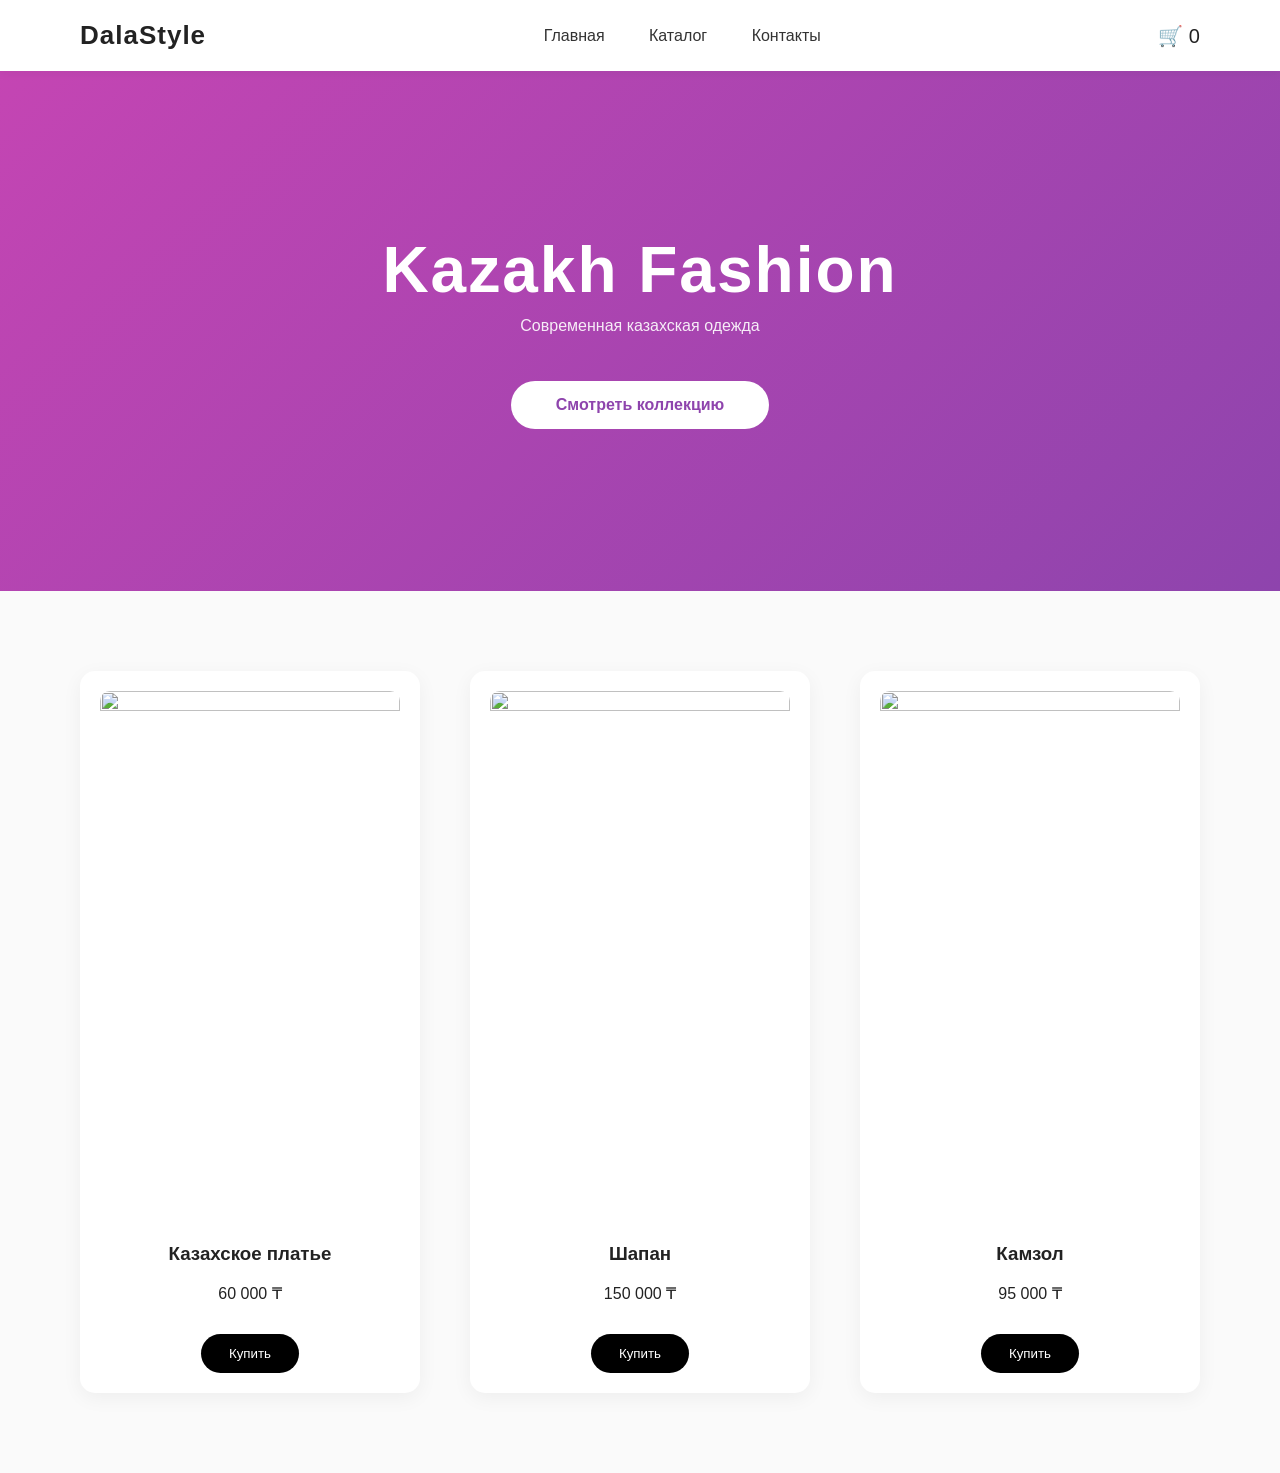
==== index.html @ f9aa27f3 "Add files via upload" ====
<!DOCTYPE html>
<html lang="ru">
<head>

<meta charset="UTF-8">
<title>DalaStyle</title>

<link rel="stylesheet" href="style.css">

</head>

<body>

<header>

<div class="logo">DalaStyle</div>

<nav>
<a href="index.html">Главная</a>
<a href="catalog.html">Каталог</a>
<a href="#">Контакты</a>
</nav>

<div class="cart">
🛒 <span id="cart-count">0</span>
</div>

</header>

<section class="hero">

<h1>Kazakh Fashion</h1>
<p>Современная казахская одежда</p>

<a href="catalog.html" class="hero-btn">Смотреть коллекцию</a>

</section>

<section class="products">

<div class="product">

<img src="images/kazakh1.jpg">

<h3>Казахское платье</h3>

<p>60 000 ₸</p>

<button onclick="addToCart()">Купить</button>

</div>

<div class="product">

<img src="images/kazakh2.jpeg">

<h3>Шапан</h3>

<p>150 000 ₸</p>

<button onclick="addToCart()">Купить</button>

</div>

<div class="product">

<img src="images/kazakh3.jpeg">

<h3>Камзол</h3>

<p>95 000 ₸</p>

<button onclick="addToCart()">Купить</button>

</div>

</section>

<script src="script.js"></script>

</body>
</html>
---- style.css ----
body{
margin:0;
font-family:'Segoe UI', Arial, sans-serif;
background:#fafafa;
color:#222;
}

/* HEADER */

header{
display:flex;
justify-content:space-between;
align-items:center;
padding:20px 80px;
background:white;
box-shadow:0 2px 10px rgba(0,0,0,0.05);
position:sticky;
top:0;
z-index:100;
}

.logo{
font-size:26px;
font-weight:700;
letter-spacing:1px;
}

nav a{
margin:0 20px;
text-decoration:none;
color:#333;
font-weight:500;
transition:0.3s;
}

nav a:hover{
color:#c445b3;
}

.cart{
font-size:20px;
cursor:pointer;
}

/* HERO */

.hero{
height:520px;
background:linear-gradient(135deg,#c445b3,#8e44ad);
color:white;
display:flex;
flex-direction:column;
align-items:center;
justify-content:center;
text-align:center;
}

.hero h1{
font-size:64px;
margin:0;
letter-spacing:2px;
}

.hero p{
margin-top:10px;
opacity:0.9;
}

.hero button{
margin-top:30px;
padding:15px 45px;
background:white;
color:#8e44ad;
border:none;
border-radius:30px;
font-weight:bold;
font-size:16px;
cursor:pointer;
transition:0.3s;
}

.hero button:hover{
transform:scale(1.05);
box-shadow:0 10px 25px rgba(0,0,0,0.2);
}

/* PRODUCTS */

.products{
padding:80px;
display:grid;
grid-template-columns:repeat(auto-fit,minmax(260px,1fr));
gap:50px;
}

/* PRODUCT CARD */

.product{
text-align:center;
background:white;
padding:20px;
border-radius:15px;
box-shadow:0 5px 20px rgba(0,0,0,0.05);
transition:0.3s;
}

.product:hover{
transform:translateY(-10px);
box-shadow:0 15px 35px rgba(0,0,0,0.1);
}

.product img{
width:100%;
aspect-ratio:9/16;
object-fit:cover;
border-radius:10px;
}

/* BUTTON */

button{
padding:12px 28px;
border:none;
background:#000;
color:white;
cursor:pointer;
margin-top:15px;
border-radius:25px;
font-weight:500;
transition:0.3s;
}

button:hover{
background:#c445b3;
}

/* CATALOG SMALL ITEMS */

.catalog-products{
text-align:center;
padding:60px;
}

.catalog-products a.product{
display:inline-block;
width:160px;
text-align:center;
margin:25px;
vertical-align:top;
background:white;
padding:10px;
border-radius:12px;
box-shadow:0 4px 15px rgba(0,0,0,0.05);
transition:0.3s;
}

.catalog-products a.product:hover{
transform:scale(1.05);
}

.catalog-products a.product img{
width:100%;
height:auto;
border-radius:10px;
}
.hero-btn{
margin-top:30px;
padding:15px 45px;
background:white;
color:#8e44ad;
text-decoration:none;
border-radius:30px;
font-weight:bold;
font-size:16px;
display:inline-block;
transition:0.3s;
}

.hero-btn:hover{
transform:scale(1.05);
box-shadow:0 10px 25px rgba(0,0,0,0.2);
}
/* CATALOG PAGE */

.catalog-page{
padding:80px 20px;
text-align:center;
background:linear-gradient(135deg,#f6f6f6,#ffffff);
min-height:80vh;
}

.catalog-page h1{
font-size:40px;
margin-bottom:60px;
}

/* catalog grid */

.catalog-products{
display:flex;
justify-content:center;
gap:80px;
flex-wrap:wrap;
}

/* catalog card */

.catalog-products .product{
width:260px;
background:white;
border-radius:15px;
padding:20px;
text-decoration:none;
color:black;
box-shadow:0 10px 25px rgba(0,0,0,0.08);
transition:0.3s;
}

.catalog-products .product:hover{
transform:translateY(-10px);
box-shadow:0 20px 40px rgba(0,0,0,0.15);
}

.catalog-products img{
width:100%;
height:320px;
object-fit:cover;
border-radius:10px;
}

.catalog-products h3{
margin-top:15px;
}

/* catalog button */

.catalog-products button{
margin-top:10px;
padding:10px 25px;
background:#8e44ad;
color:white;
border:none;
border-radius:20px;
cursor:pointer;
}
/* CATEGORY PAGE */

.category-page{
padding:60px 20px;
text-align:center;
background:#f8f8f8;
min-height:80vh;
}

.category-page h1{
font-size:40px;
margin-bottom:20px;
}

/* back button */

.back-btn{
display:inline-block;
margin-bottom:40px;
text-decoration:none;
color:white;
background:#8e44ad;
padding:10px 25px;
border-radius:20px;
transition:0.3s;
}

.back-btn:hover{
background:#c445b3;
}

/* responsive */

@media (max-width:768px){

.products{
padding:40px 20px;
gap:30px;
}

.hero h1{
font-size:40px;
}

header{
padding:20px;
}

}
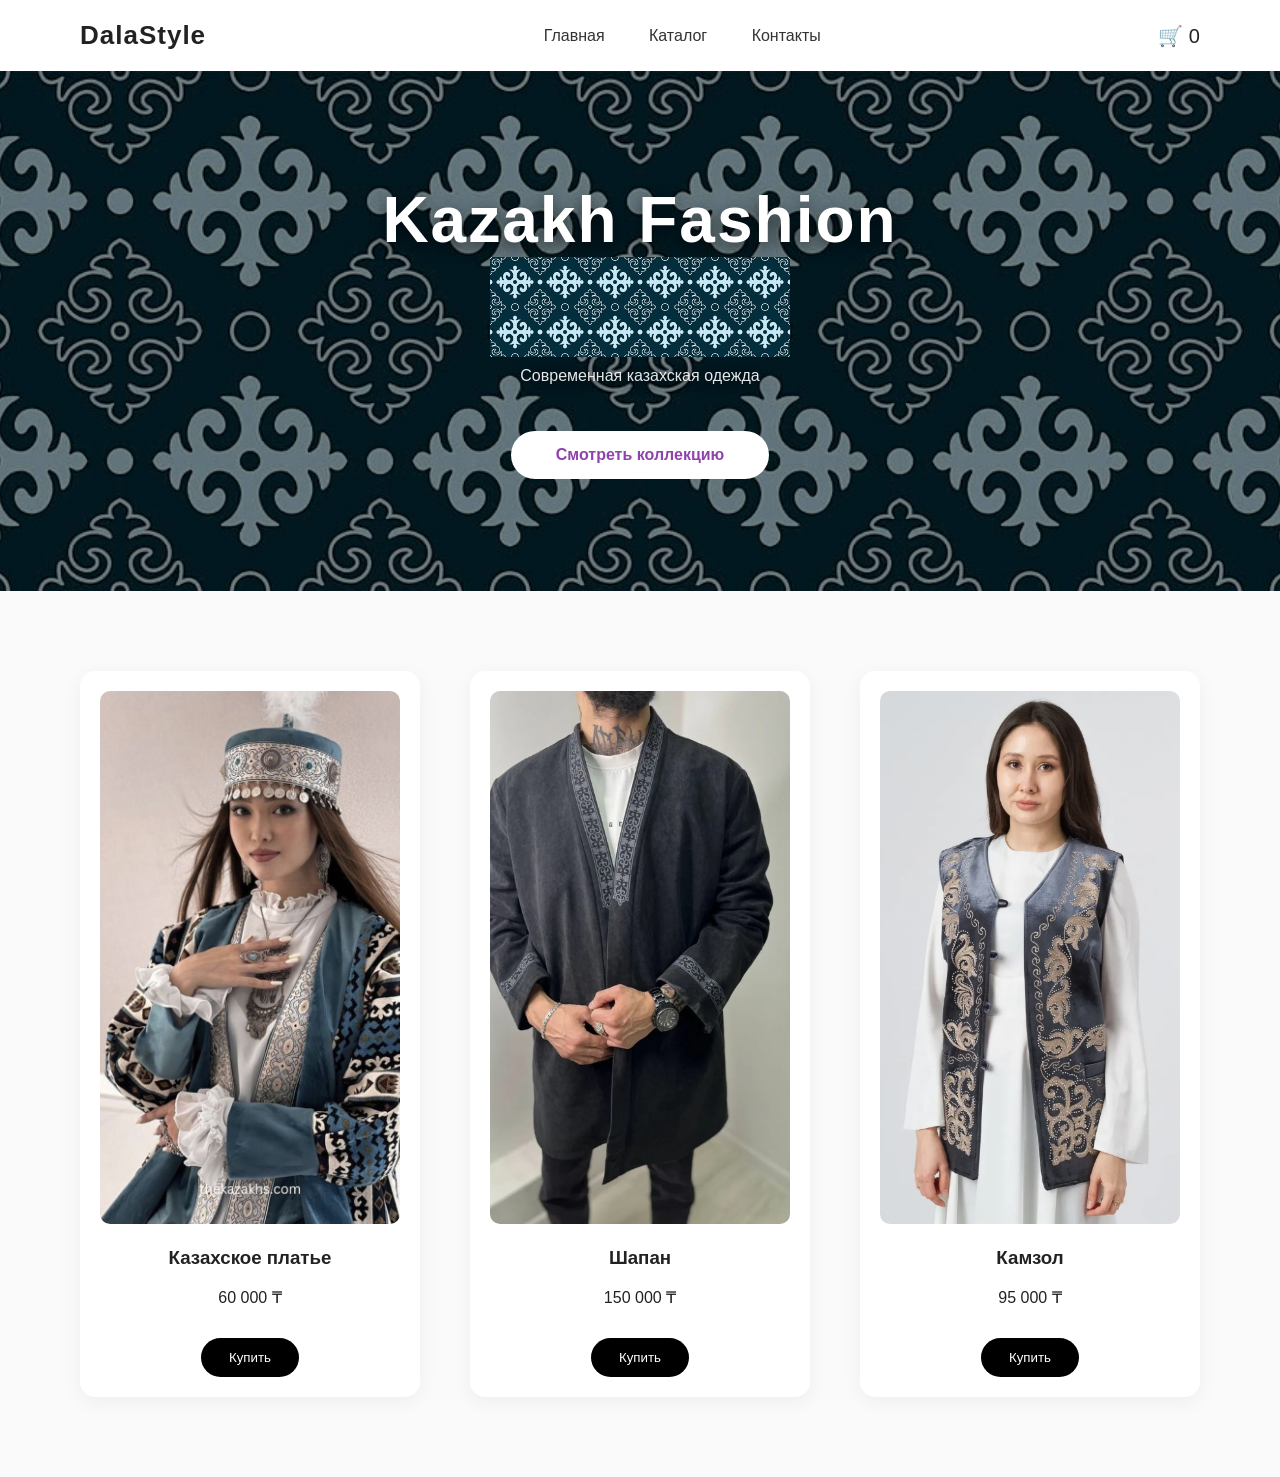
==== commit 8a6e67c7: "Update index.html" ====
--- a/index.html
+++ b/index.html
@@ -30,6 +30,7 @@
 <section class="hero">
 
 <h1>Kazakh Fashion</h1>
+  <img src="images/Fon1.jpg" style="width:300px;">
 <p>Современная казахская одежда</p>
 
 <a href="catalog.html" class="hero-btn">Смотреть коллекцию</a>
@@ -79,4 +80,4 @@
 <script src="script.js"></script>
 
 </body>
-</html>+</html>
--- a/style.css
+++ b/style.css
@@ -46,7 +46,8 @@
 
 .hero{
 height:520px;
-background:linear-gradient(135deg,#c445b3,#8e44ad);
+background:linear-gradient(rgba(0,0,0,0.5), rgba(0,0,0,0.5)),
+           url("images/Fon1.jpg") no-repeat center center/cover;
 color:white;
 display:flex;
 flex-direction:column;
@@ -59,11 +60,13 @@
 font-size:64px;
 margin:0;
 letter-spacing:2px;
+text-shadow:0 5px 15px rgba(0,0,0,0.6);
 }
 
 .hero p{
 margin-top:10px;
 opacity:0.9;
+text-shadow:0 3px 10px rgba(0,0,0,0.5);
 }
 
 .hero button{
@@ -163,6 +166,7 @@
 height:auto;
 border-radius:10px;
 }
+
 .hero-btn{
 margin-top:30px;
 padding:15px 45px;
@@ -180,6 +184,7 @@
 transform:scale(1.05);
 box-shadow:0 10px 25px rgba(0,0,0,0.2);
 }
+
 /* CATALOG PAGE */
 
 .catalog-page{
@@ -243,6 +248,7 @@
 border-radius:20px;
 cursor:pointer;
 }
+
 /* CATEGORY PAGE */
 
 .category-page{
@@ -291,4 +297,4 @@
 padding:20px;
 }
 
-}+}
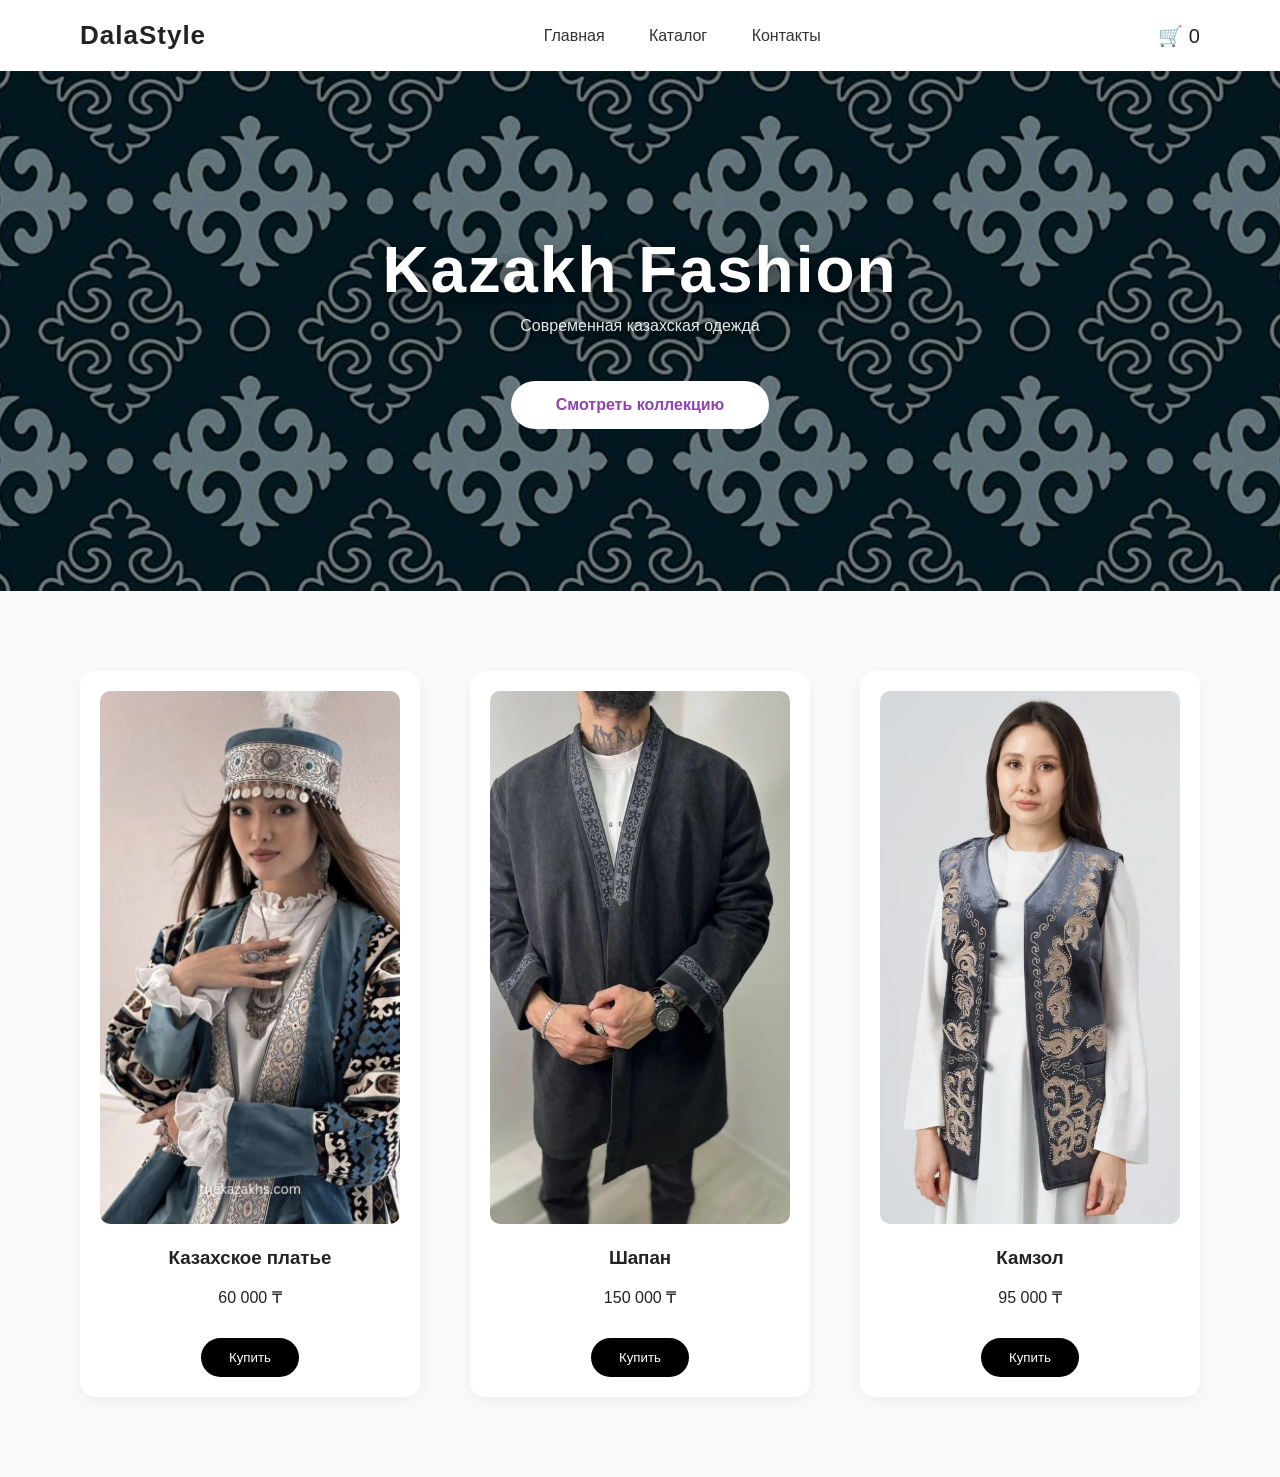
==== commit 1cd76493: "Update index.html" ====
--- a/index.html
+++ b/index.html
@@ -30,7 +30,6 @@
 <section class="hero">
 
 <h1>Kazakh Fashion</h1>
-  <img src="images/Fon1.jpg" style="width:300px;">
 <p>Современная казахская одежда</p>
 
 <a href="catalog.html" class="hero-btn">Смотреть коллекцию</a>
--- a/style.css
+++ b/style.css
@@ -47,7 +47,8 @@
 .hero{
 height:520px;
 background:linear-gradient(rgba(0,0,0,0.5), rgba(0,0,0,0.5)),
-           url("images/Fon1.jpg") no-repeat center center/cover;
+           url("images/Fon1.jpg") no-repeat center center;
+background-size:cover;
 color:white;
 display:flex;
 flex-direction:column;
@@ -55,7 +56,6 @@
 justify-content:center;
 text-align:center;
 }
-
 .hero h1{
 font-size:64px;
 margin:0;
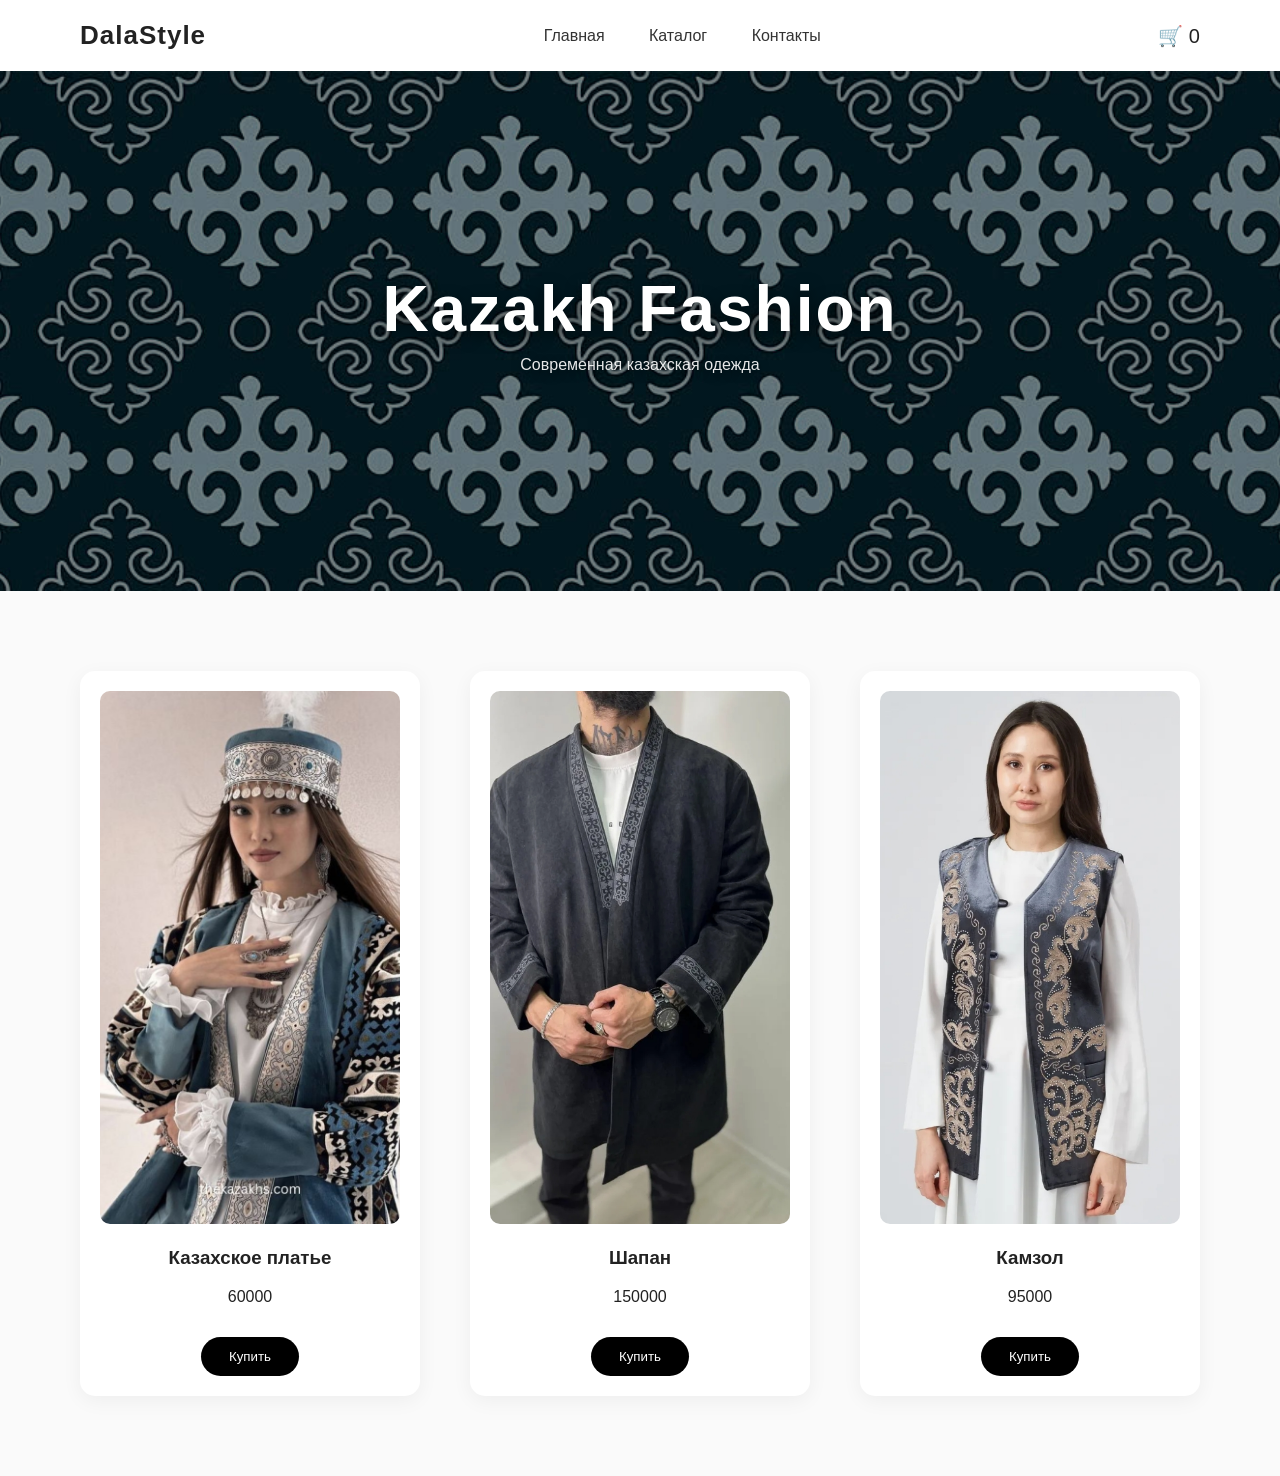
==== commit 274d8da2: "Update index.html" ====
--- a/index.html
+++ b/index.html
@@ -1,12 +1,9 @@
 <!DOCTYPE html>
 <html lang="ru">
 <head>
-
 <meta charset="UTF-8">
 <title>DalaStyle</title>
-
 <link rel="stylesheet" href="style.css">
-
 </head>
 
 <body>
@@ -21,7 +18,7 @@
 <a href="#">Контакты</a>
 </nav>
 
-<div class="cart">
+<div class="cart" onclick="goToCart()">
 🛒 <span id="cart-count">0</span>
 </div>
 
@@ -32,46 +29,29 @@
 <h1>Kazakh Fashion</h1>
 <p>Современная казахская одежда</p>
 
-<a href="catalog.html" class="hero-btn">Смотреть коллекцию</a>
-
 </section>
 
 <section class="products">
 
 <div class="product">
-
 <img src="images/kazakh1.jpg">
-
 <h3>Казахское платье</h3>
-
-<p>60 000 ₸</p>
-
-<button onclick="addToCart()">Купить</button>
-
+<p>60000</p>
+<button onclick="addToCart('Казахское платье', 60000)">Купить</button>
 </div>
 
 <div class="product">
-
 <img src="images/kazakh2.jpeg">
-
 <h3>Шапан</h3>
-
-<p>150 000 ₸</p>
-
-<button onclick="addToCart()">Купить</button>
-
+<p>150000</p>
+<button onclick="addToCart('Шапан', 150000)">Купить</button>
 </div>
 
 <div class="product">
-
 <img src="images/kazakh3.jpeg">
-
 <h3>Камзол</h3>
-
-<p>95 000 ₸</p>
-
-<button onclick="addToCart()">Купить</button>
-
+<p>95000</p>
+<button onclick="addToCart('Камзол', 95000)">Купить</button>
 </div>
 
 </section>
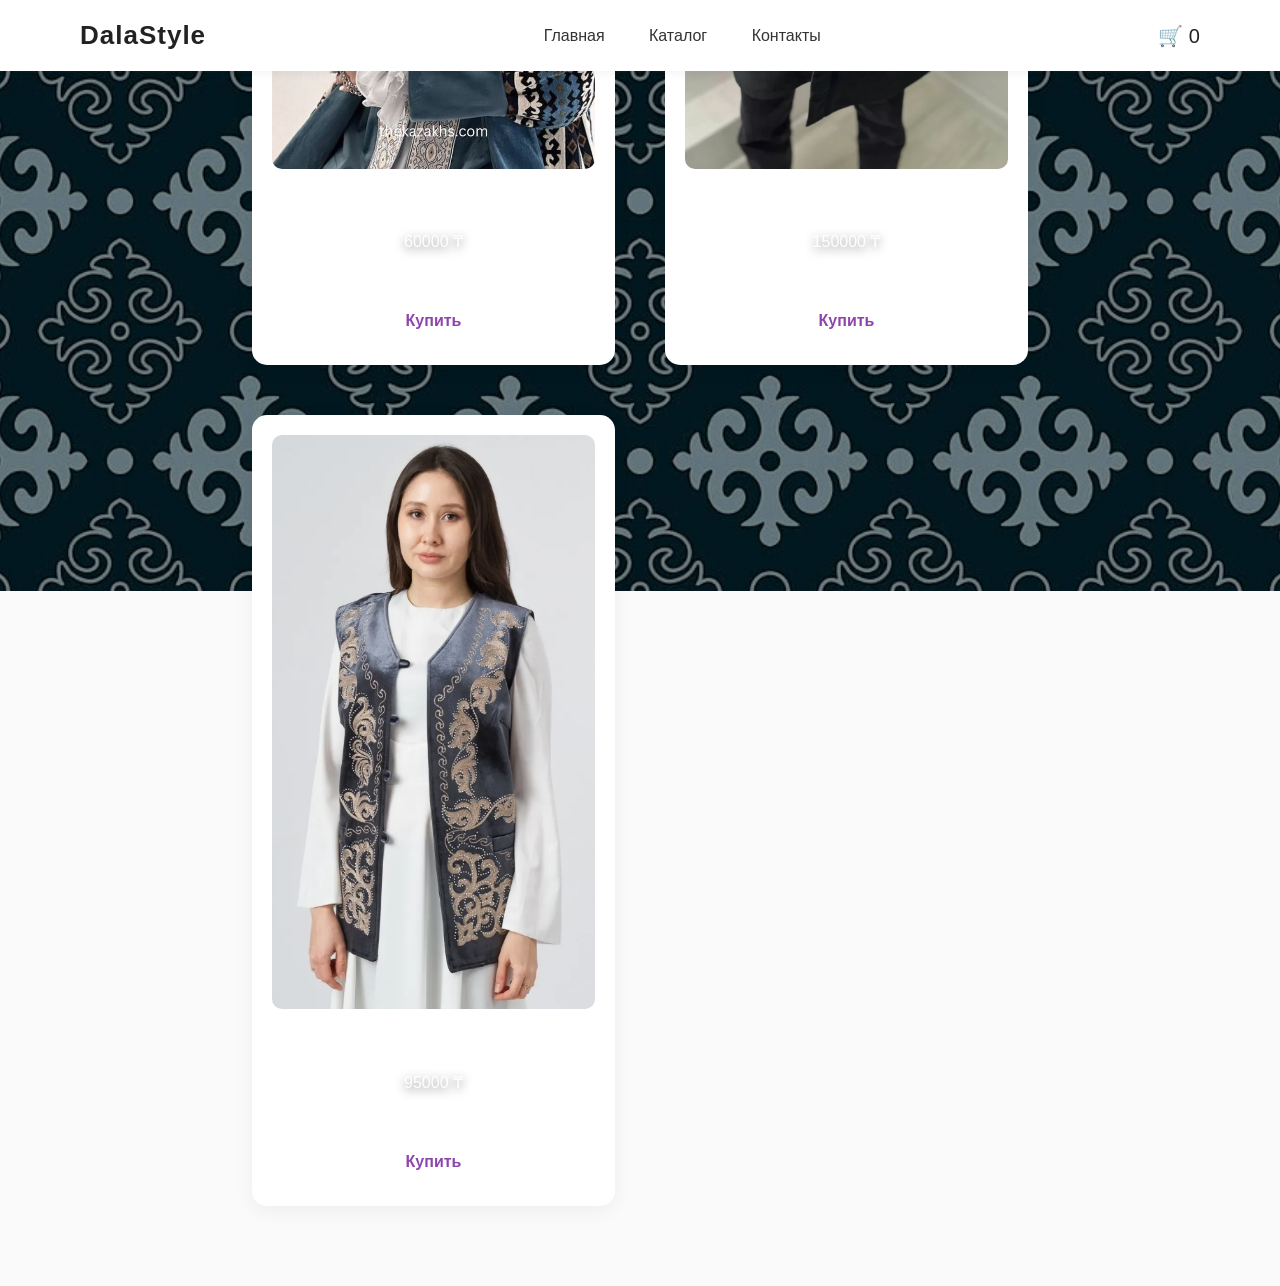
==== commit f504ea29: "Update index.html" ====
--- a/index.html
+++ b/index.html
@@ -29,29 +29,27 @@
 <h1>Kazakh Fashion</h1>
 <p>Современная казахская одежда</p>
 
-</section>
-
 <section class="products">
 
 <div class="product">
 <img src="images/kazakh1.jpg">
 <h3>Казахское платье</h3>
-<p>60000</p>
-<button onclick="addToCart('Казахское платье', 60000)">Купить</button>
+<p>60000 ₸</p>
+<button onclick="addToCart('Казахское платье', 60000, 'images/kazakh1.jpg')">Купить</button>
 </div>
 
 <div class="product">
 <img src="images/kazakh2.jpeg">
 <h3>Шапан</h3>
-<p>150000</p>
-<button onclick="addToCart('Шапан', 150000)">Купить</button>
+<p>150000 ₸</p>
+<button onclick="addToCart('Шапан', 150000, 'images/kazakh2.jpeg')">Купить</button>
 </div>
 
 <div class="product">
 <img src="images/kazakh3.jpeg">
 <h3>Камзол</h3>
-<p>95000</p>
-<button onclick="addToCart('Камзол', 95000)">Купить</button>
+<p>95000 ₸</p>
+<button onclick="addToCart('Камзол', 95000, 'images/kazakh3.jpeg')">Купить</button>
 </div>
 
 </section>
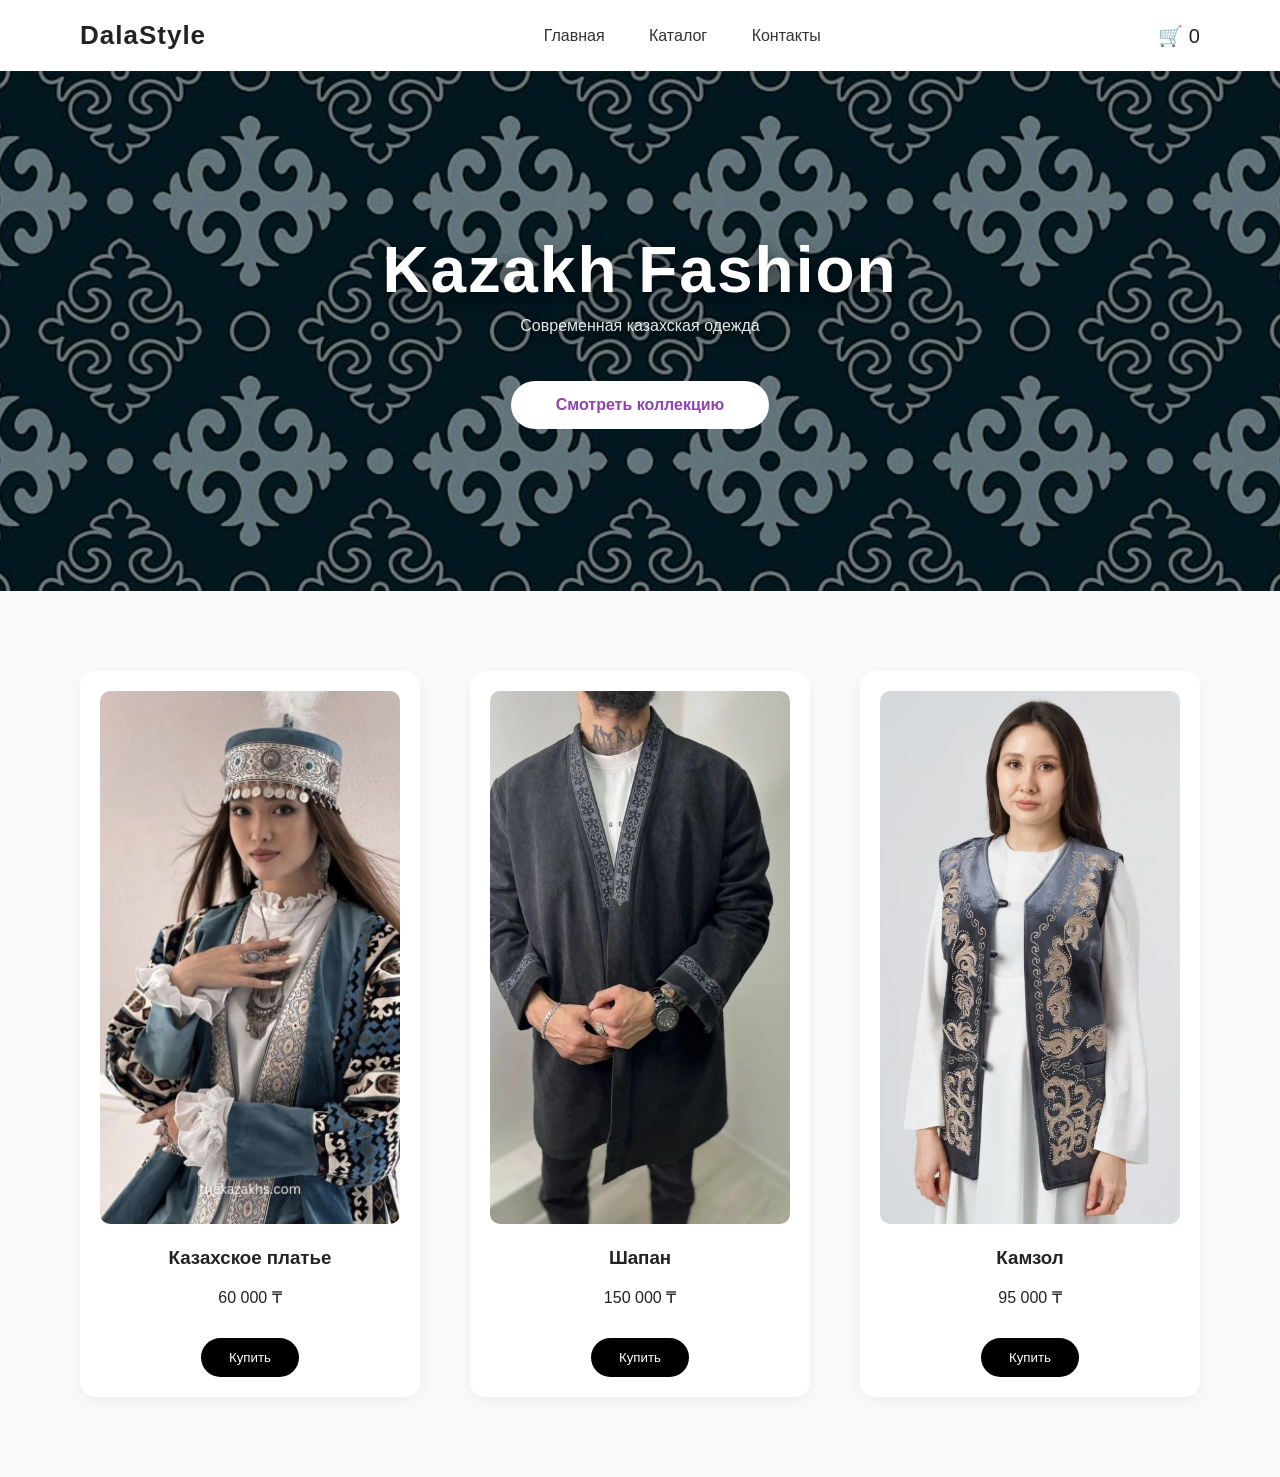
==== commit 449bae03: "Update index.html" ====
--- a/index.html
+++ b/index.html
@@ -1,9 +1,12 @@
 <!DOCTYPE html>
 <html lang="ru">
 <head>
+
 <meta charset="UTF-8">
 <title>DalaStyle</title>
+
 <link rel="stylesheet" href="style.css">
+
 </head>
 
 <body>
@@ -29,27 +32,46 @@
 <h1>Kazakh Fashion</h1>
 <p>Современная казахская одежда</p>
 
+<a href="catalog.html" class="hero-btn">Смотреть коллекцию</a>
+
+</section>
+
 <section class="products">
 
 <div class="product">
+
 <img src="images/kazakh1.jpg">
+
 <h3>Казахское платье</h3>
-<p>60000 ₸</p>
-<button onclick="addToCart('Казахское платье', 60000, 'images/kazakh1.jpg')">Купить</button>
+
+<p>60 000 ₸</p>
+
+<button onclick="addToCart()">Купить</button>
+
 </div>
 
 <div class="product">
+
 <img src="images/kazakh2.jpeg">
+
 <h3>Шапан</h3>
-<p>150000 ₸</p>
-<button onclick="addToCart('Шапан', 150000, 'images/kazakh2.jpeg')">Купить</button>
+
+<p>150 000 ₸</p>
+
+<button onclick="addToCart()">Купить</button>
+
 </div>
 
 <div class="product">
+
 <img src="images/kazakh3.jpeg">
+
 <h3>Камзол</h3>
-<p>95000 ₸</p>
-<button onclick="addToCart('Камзол', 95000, 'images/kazakh3.jpeg')">Купить</button>
+
+<p>95 000 ₸</p>
+
+<button onclick="addToCart()">Купить</button>
+
 </div>
 
 </section>
